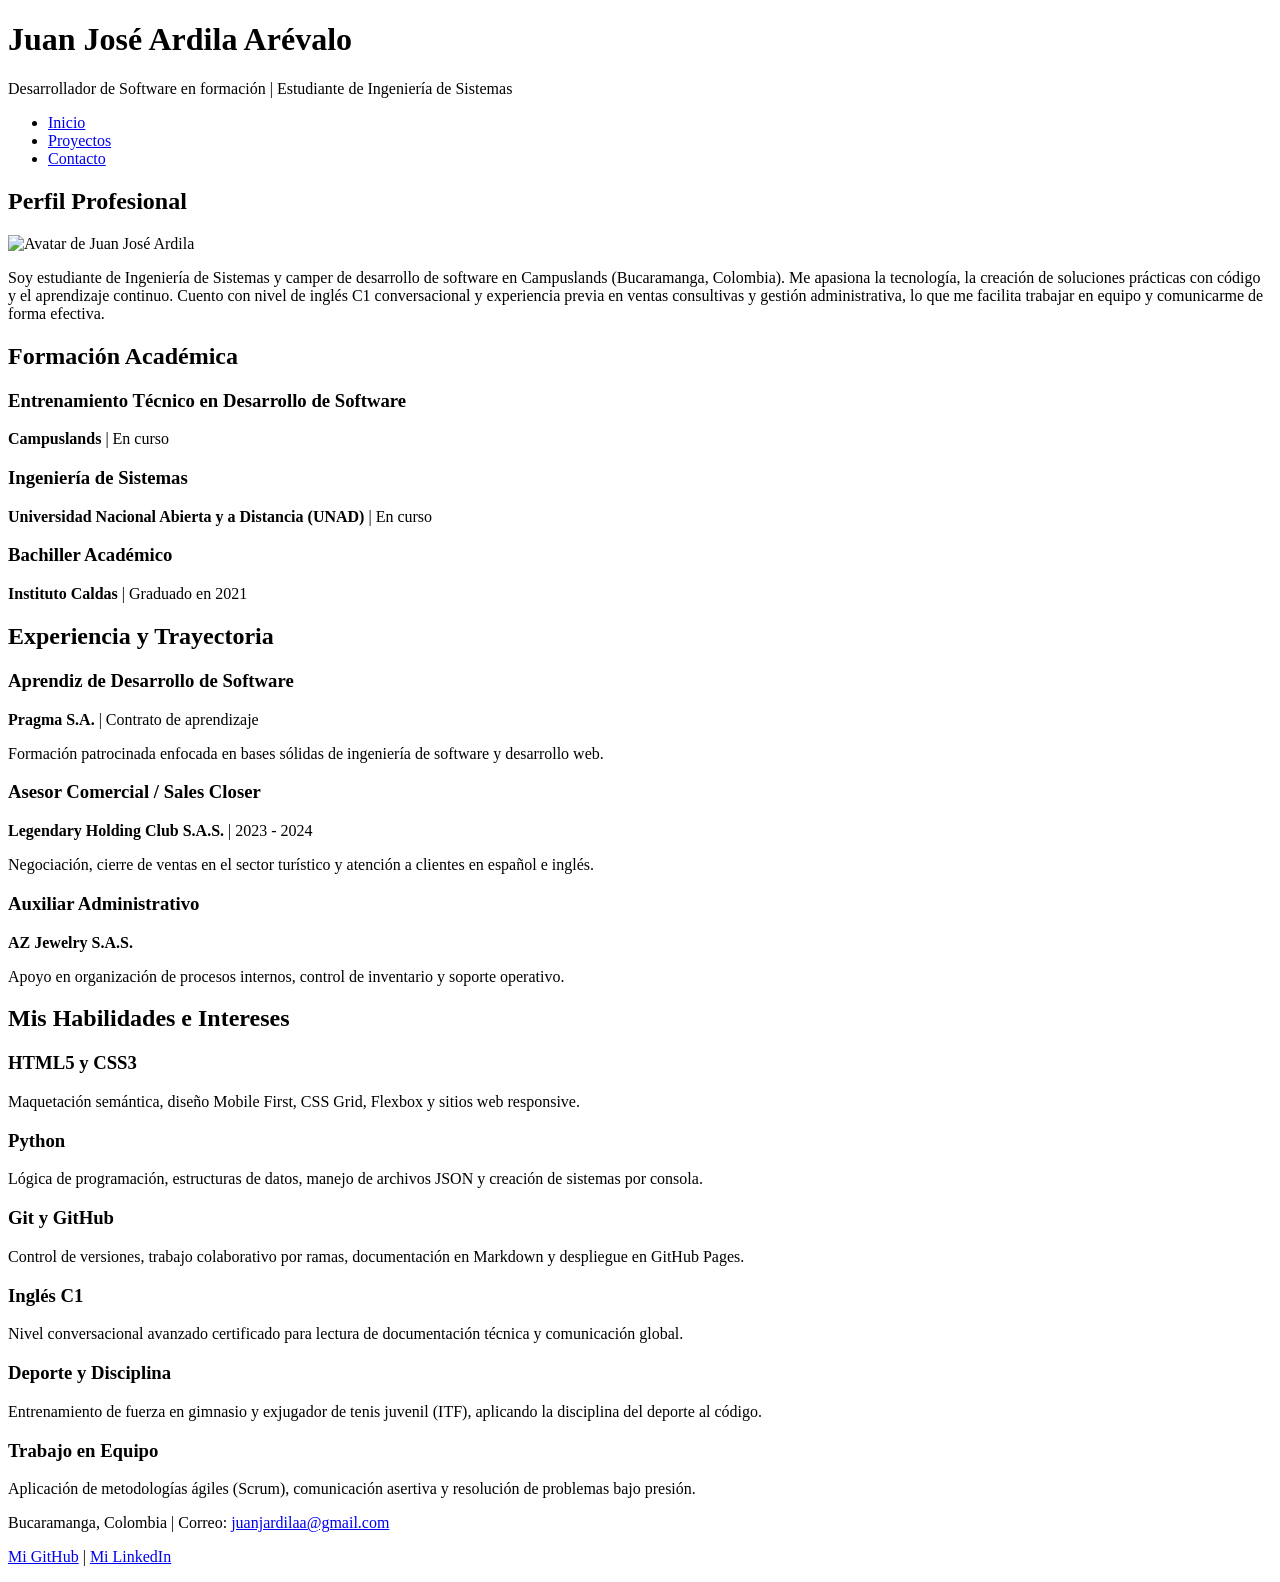
==== index.html @ 404e12d2 "feat: agregar mockups e index.html con estructura de hoja de vida" ====
<!DOCTYPE html>
<html lang="es">
<head>
    <meta charset="UTF-8">
    <!-- R1: Etiqueta viewport para diseño responsive en dispositivos reales -->
    <meta name="viewport" content="width=device-width, initial-scale=1.0">
    <title>Hoja de Vida - Juan José Ardila</title>
    <!-- R9: Enlace al único archivo CSS con ruta relativa -->
    <link rel="stylesheet" href="styles.css">
</head>
<body>

    <div class="contenedor-grid">
        <!-- Área: cabecera -->
        <header class="cabecera">
            <h1>Juan José Ardila Arévalo</h1>
            <p class="subtitulo">Desarrollador de Software en formación | Estudiante de Ingeniería de Sistemas</p>
        </header>

        <!-- Área: menu (R8 y R9: Menú igual en todas las páginas con rutas relativas) -->
        <nav class="menu">
            <ul>
                <li><a href="index.html" class="activo">Inicio</a></li>
                <li><a href="proyectos.html">Proyectos</a></li>
                <li><a href="contacto.html">Contacto</a></li>
            </ul>
        </nav>

        <!-- Área: principal -->
        <main class="principal">
            <section class="bloque perfil">
                <h2>Perfil Profesional</h2>
                <div class="perfil-contenido">
                    <!-- R7 y R9: Imagen responsive con ruta relativa y texto alternativo (alt) -->
                    <img src="img/avatar.png" alt="Avatar de Juan José Ardila" class="foto-perfil">
                    <p>
                        Soy estudiante de Ingeniería de Sistemas y camper de desarrollo de software en Campuslands (Bucaramanga, Colombia). 
                        Me apasiona la tecnología, la creación de soluciones prácticas con código y el aprendizaje continuo. 
                        Cuento con nivel de inglés C1 conversacional y experiencia previa en ventas consultivas y gestión administrativa, 
                        lo que me facilita trabajar en equipo y comunicarme de forma efectiva.
                    </p>
                </div>
            </section>

            <section class="bloque">
                <h2>Formación Académica</h2>
                <div class="item-lista">
                    <h3>Entrenamiento Técnico en Desarrollo de Software</h3>
                    <p><strong>Campuslands</strong> | En curso</p>
                </div>
                <div class="item-lista">
                    <h3>Ingeniería de Sistemas</h3>
                    <p><strong>Universidad Nacional Abierta y a Distancia (UNAD)</strong> | En curso</p>
                </div>
                <div class="item-lista">
                    <h3>Bachiller Académico</h3>
                    <p><strong>Instituto Caldas</strong> | Graduado en 2021</p>
                </div>
            </section>

            <section class="bloque">
                <h2>Experiencia y Trayectoria</h2>
                <div class="item-lista">
                    <h3>Aprendiz de Desarrollo de Software</h3>
                    <p><strong>Pragma S.A.</strong> | Contrato de aprendizaje</p>
                    <p>Formación patrocinada enfocada en bases sólidas de ingeniería de software y desarrollo web.</p>
                </div>
                <div class="item-lista">
                    <h3>Asesor Comercial / Sales Closer</h3>
                    <p><strong>Legendary Holding Club S.A.S.</strong> | 2023 - 2024</p>
                    <p>Negociación, cierre de ventas en el sector turístico y atención a clientes en español e inglés.</p>
                </div>
                <div class="item-lista">
                    <h3>Auxiliar Administrativo</h3>
                    <p><strong>AZ Jewelry S.A.S.</strong></p>
                    <p>Apoyo en organización de procesos internos, control de inventario y soporte operativo.</p>
                </div>
            </section>

            <!-- R5: Sección en tarjetas usando Grid con repeat y minmax -->
            <section class="bloque">
                <h2>Mis Habilidades e Intereses</h2>
                <div class="contenedor-tarjetas">
                    <article class="tarjeta">
                        <h3>HTML5 y CSS3</h3>
                        <p>Maquetación semántica, diseño Mobile First, CSS Grid, Flexbox y sitios web responsive.</p>
                    </article>
                    <article class="tarjeta">
                        <h3>Python</h3>
                        <p>Lógica de programación, estructuras de datos, manejo de archivos JSON y creación de sistemas por consola.</p>
                    </article>
                    <article class="tarjeta">
                        <h3>Git y GitHub</h3>
                        <p>Control de versiones, trabajo colaborativo por ramas, documentación en Markdown y despliegue en GitHub Pages.</p>
                    </article>
                    <article class="tarjeta">
                        <h3>Inglés C1</h3>
                        <p>Nivel conversacional avanzado certificado para lectura de documentación técnica y comunicación global.</p>
                    </article>
                    <article class="tarjeta">
                        <h3>Deporte y Disciplina</h3>
                        <p>Entrenamiento de fuerza en gimnasio y exjugador de tenis juvenil (ITF), aplicando la disciplina del deporte al código.</p>
                    </article>
                    <article class="tarjeta">
                        <h3>Trabajo en Equipo</h3>
                        <p>Aplicación de metodologías ágiles (Scrum), comunicación asertiva y resolución de problemas bajo presión.</p>
                    </article>
                </div>
            </section>
        </main>

        <!-- Área: pie -->
        <footer class="pie">
            <p>Bucaramanga, Colombia | Correo: <a href="mailto:juanjardilaa@gmail.com">juanjardilaa@gmail.com</a></p>
            <p>
                <!-- R10: Enlaces externos con target="_blank" -->
                <a href="https://github.com/JuanJArdilaA" target="_blank" rel="noopener noreferrer">Mi GitHub</a> |
                <a href="https://www.linkedin.com/in/juan-jose-ardila-arevalo/" target="_blank" rel="noopener noreferrer">Mi LinkedIn</a>
            </p>
        </footer>
    </div>

</body>
</html>
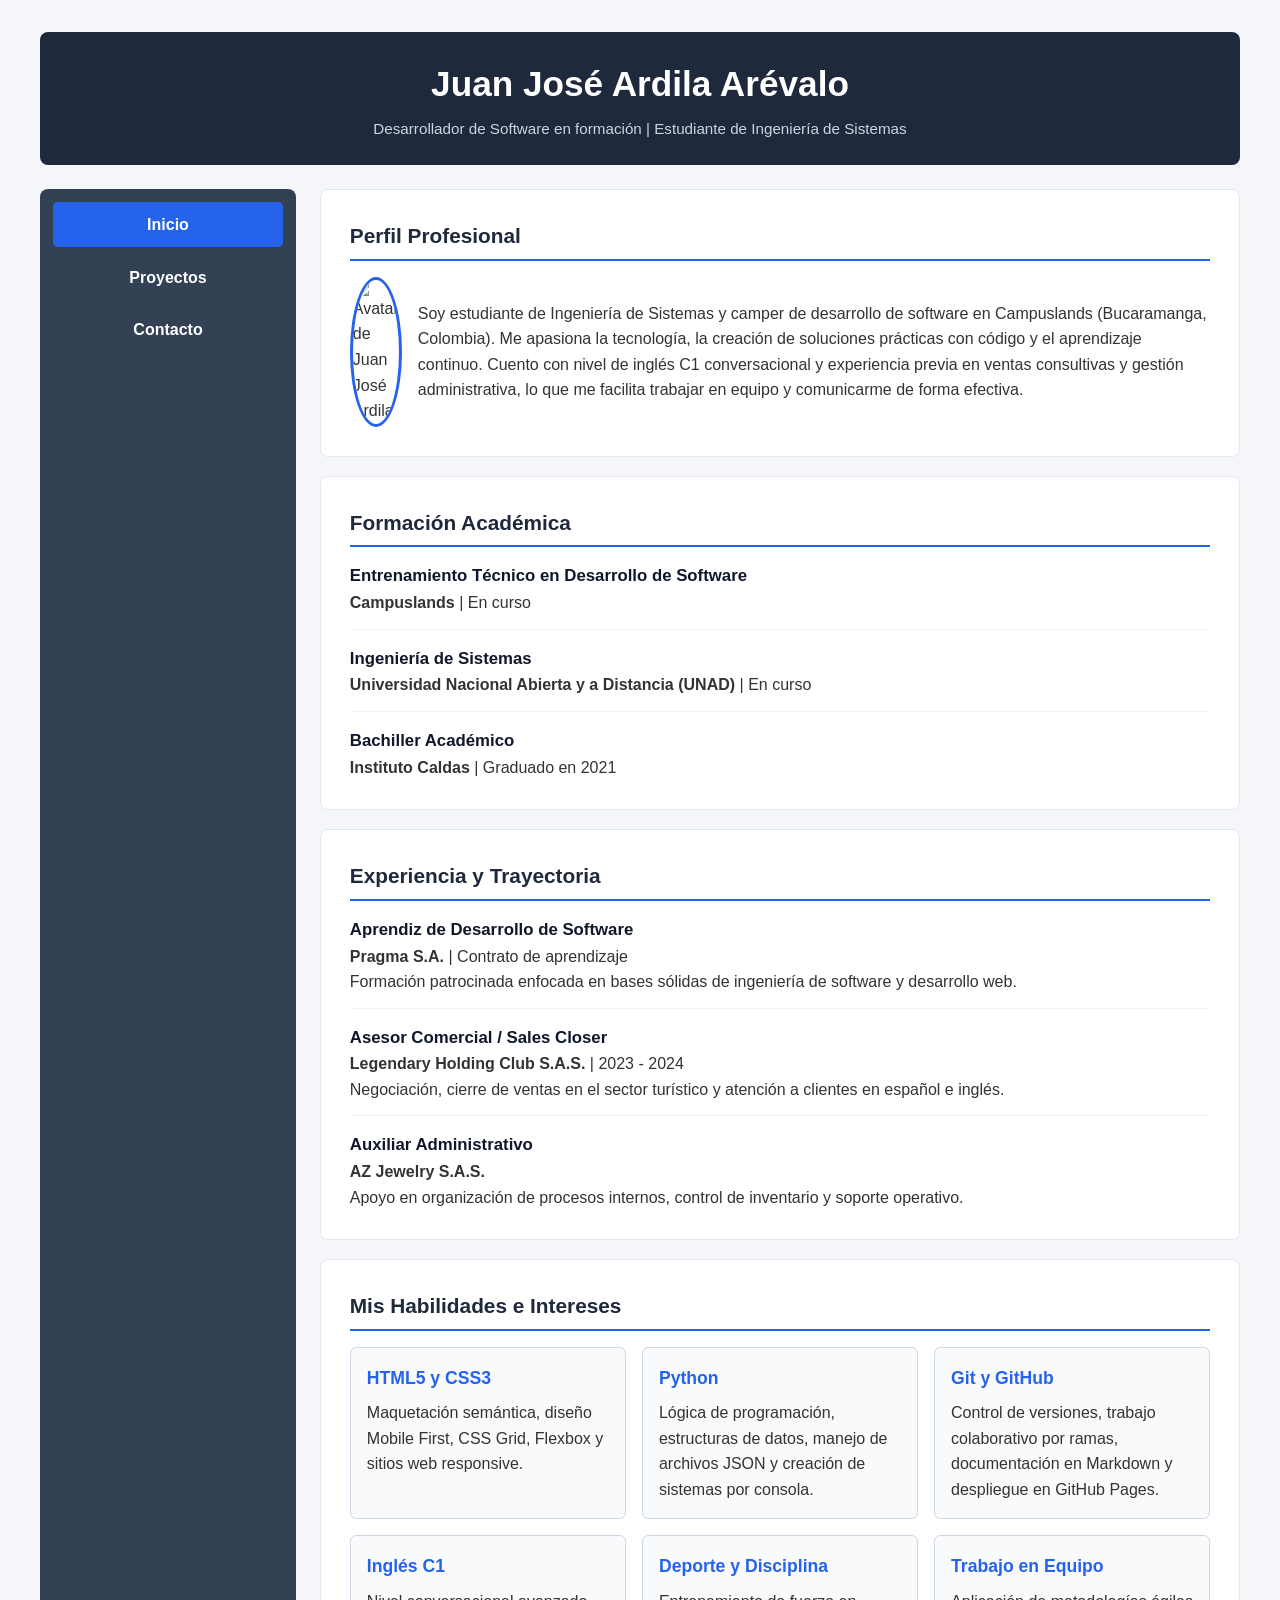
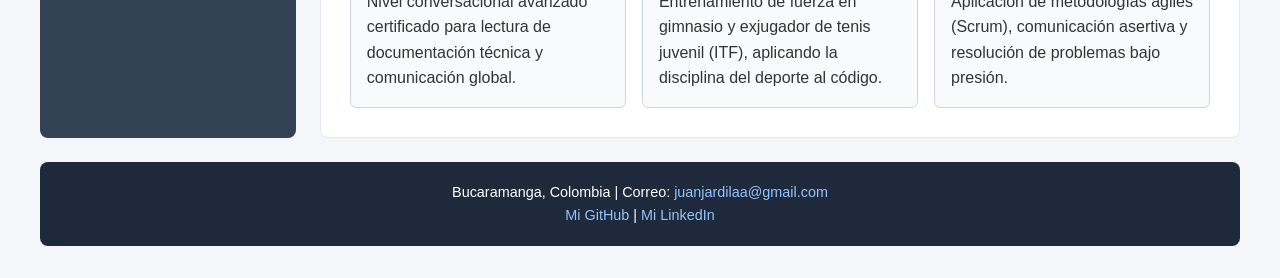
==== commit 91f487ad: "Correccion jpeg" ====
--- a/index.html
+++ b/index.html
@@ -32,7 +32,7 @@
                 <h2>Perfil Profesional</h2>
                 <div class="perfil-contenido">
                     <!-- R7 y R9: Imagen responsive con ruta relativa y texto alternativo (alt) -->
-                    <img src="img/avatar.png" alt="Avatar de Juan José Ardila" class="foto-perfil">
+                    <img src="img/avatar.jpeg" alt="Avatar de Juan José Ardila" class="foto-perfil">
                     <p>
                         Soy estudiante de Ingeniería de Sistemas y camper de desarrollo de software en Campuslands (Bucaramanga, Colombia). 
                         Me apasiona la tecnología, la creación de soluciones prácticas con código y el aprendizaje continuo. 
--- a/styles.css
+++ b/styles.css
@@ -0,0 +1,293 @@
+/* =========================================================
+   HOJA DE ESTILOS - JUAN JOSÉ ARDILA
+   Nota: R1, R8, R9, R10 y R11 se encuentran aplicados y 
+   comentados directamente en los archivos HTML.
+   ========================================================= */
+
+/* Reinicio básico de márgenes */
+* {
+    box-sizing: border-box;
+    margin: 0;
+    padding: 0;
+}
+
+/* R2: Diseño Mobile First (El CSS base está pensado para pantallas de celular) */
+body {
+    font-family: Arial, Helvetica, sans-serif;
+    line-height: 1.6;
+    background-color: #f4f6f9;
+    color: #333333;
+    padding: 0.5rem;
+}
+
+/* R6: Contenedor con ancho máximo (max-width), centrado y con unidades relativas (rem, %) */
+/* R4: Estructura principal usando grid-template-areas (En celular: 1 sola columna) */
+.contenedor-grid {
+    max-width: 75rem; /* Equivalente a 1200px aprox */
+    width: 100%;
+    margin: 0 auto;
+    display: grid;
+    grid-template-columns: 1fr;
+    grid-template-areas:
+        "cabecera"
+        "menu"
+        "principal"
+        "pie";
+    gap: 1rem;
+}
+
+/* Asignación de nombres para grid-template-areas (R4) */
+.cabecera {
+    grid-area: cabecera;
+    background-color: #1e293b;
+    color: #ffffff;
+    padding: 1.5rem;
+    text-align: center;
+    border-radius: 0.5rem;
+}
+
+.cabecera h1 {
+    font-size: 1.6rem;
+    margin-bottom: 0.3rem;
+}
+
+.subtitulo {
+    font-size: 0.95rem;
+    color: #cbd5e1;
+}
+
+/* R8: Estilos del menú de navegación igual en todas las páginas */
+.menu {
+    grid-area: menu;
+    background-color: #334155;
+    padding: 0.8rem;
+    border-radius: 0.5rem;
+}
+
+.menu ul {
+    list-style: none;
+    display: flex;
+    flex-direction: column;
+    gap: 0.5rem;
+    text-align: center;
+}
+
+.menu a {
+    display: block;
+    color: #ffffff;
+    text-decoration: none;
+    padding: 0.6rem;
+    border-radius: 0.3rem;
+    font-weight: bold;
+}
+
+.menu a:hover,
+.menu a.activo {
+    background-color: #2563eb;
+}
+
+/* Área de contenido principal */
+.principal {
+    grid-area: principal;
+    display: flex;
+    flex-direction: column;
+    gap: 1.2rem;
+}
+
+.bloque {
+    background-color: #ffffff;
+    padding: 1.2rem;
+    border-radius: 0.5rem;
+    border: 1px solid #e2e8f0;
+}
+
+.bloque h2 {
+    color: #1e293b;
+    border-bottom: 2px solid #2563eb;
+    padding-bottom: 0.4rem;
+    margin-bottom: 1rem;
+    font-size: 1.3rem;
+}
+
+/* Sección de perfil */
+.perfil-contenido {
+    display: flex;
+    flex-direction: column;
+    align-items: center;
+    gap: 1rem;
+}
+
+/* R7: Las imágenes no se desbordan en el celular (max-width: 100%) */
+img {
+    max-width: 100%;
+    height: auto;
+    display: block;
+}
+
+.foto-perfil {
+    width: 8rem;
+    border-radius: 50%;
+    border: 3px solid #2563eb;
+}
+
+.img-proyecto {
+    border-radius: 0.3rem;
+    margin-bottom: 0.8rem;
+    border: 1px solid #cbd5e1;
+}
+
+.item-lista {
+    margin-bottom: 1rem;
+    padding-bottom: 0.8rem;
+    border-bottom: 1px solid #f1f5f9;
+}
+
+.item-lista:last-child {
+    margin-bottom: 0;
+    padding-bottom: 0;
+    border-bottom: none;
+}
+
+.item-lista h3 {
+    font-size: 1.05rem;
+    color: #0f172a;
+}
+
+/* R5: Sección en tarjetas con repeat(auto-fit, minmax(...)) */
+.contenedor-tarjetas {
+    display: grid;
+    grid-template-columns: repeat(auto-fit, minmax(14rem, 1fr));
+    gap: 1rem;
+    margin-top: 0.8rem;
+}
+
+.tarjeta {
+    background-color: #f8fafc;
+    border: 1px solid #cbd5e1;
+    border-radius: 0.4rem;
+    padding: 1rem;
+}
+
+.tarjeta h3 {
+    color: #2563eb;
+    margin-bottom: 0.5rem;
+    font-size: 1.1rem;
+}
+
+.boton-link {
+    display: inline-block;
+    margin-top: 0.6rem;
+    background-color: #2563eb;
+    color: #ffffff;
+    padding: 0.4rem 0.8rem;
+    border-radius: 0.3rem;
+    text-decoration: none;
+    font-size: 0.9rem;
+}
+
+.boton-link:hover {
+    background-color: #1d4ed8;
+}
+
+/* Estilos sencillos para el formulario de contacto */
+.formulario {
+    display: flex;
+    flex-direction: column;
+    gap: 0.8rem;
+}
+
+.campo {
+    display: flex;
+    flex-direction: column;
+    gap: 0.3rem;
+}
+
+.campo input,
+.campo textarea {
+    width: 100%;
+    padding: 0.6rem;
+    border: 1px solid #cbd5e1;
+    border-radius: 0.3rem;
+    font-family: inherit;
+}
+
+.boton-enviar {
+    background-color: #1e293b;
+    color: #ffffff;
+    border: none;
+    padding: 0.7rem 1.2rem;
+    border-radius: 0.3rem;
+    cursor: pointer;
+    font-weight: bold;
+}
+
+.boton-enviar:hover {
+    background-color: #2563eb;
+}
+
+/* Área: pie de página */
+.pie {
+    grid-area: pie;
+    background-color: #1e293b;
+    color: #ffffff;
+    text-align: center;
+    padding: 1.2rem;
+    border-radius: 0.5rem;
+    font-size: 0.9rem;
+}
+
+.pie a {
+    color: #93c5fd;
+    text-decoration: none;
+}
+
+.pie a:hover {
+    text-decoration: underline;
+}
+
+/* =========================================================
+   R2 y R3: MEDIA QUERIES AL FINAL (De menor a mayor)
+   Al menos 2 breakpoints visibles: 600px y 1024px
+   ========================================================= */
+
+/* R3 - Primer Breakpoint: Desde 600px (Tablets y pantallas medianas) */
+@media (min-width: 600px) {
+    body {
+        padding: 1rem;
+    }
+
+    /* R4: El diseño cambia de 1 columna a 2 columnas (menú a la izquierda) */
+    .contenedor-grid {
+        grid-template-columns: 12rem 1fr;
+        grid-template-areas:
+            "cabecera cabecera"
+            "menu     principal"
+            "pie      pie";
+    }
+
+    .perfil-contenido {
+        flex-direction: row;
+        text-align: left;
+    }
+}
+
+/* R3 - Segundo Breakpoint: Desde 1024px (Computadores de escritorio) */
+@media (min-width: 1024px) {
+    body {
+        padding: 2rem;
+    }
+
+    /* R4: El menú lateral se amplía y el espacio general crece */
+    .contenedor-grid {
+        grid-template-columns: 16rem 1fr;
+        gap: 1.5rem;
+    }
+
+    .cabecera h1 {
+        font-size: 2.2rem;
+    }
+
+    .bloque {
+        padding: 1.8rem;
+    }
+}
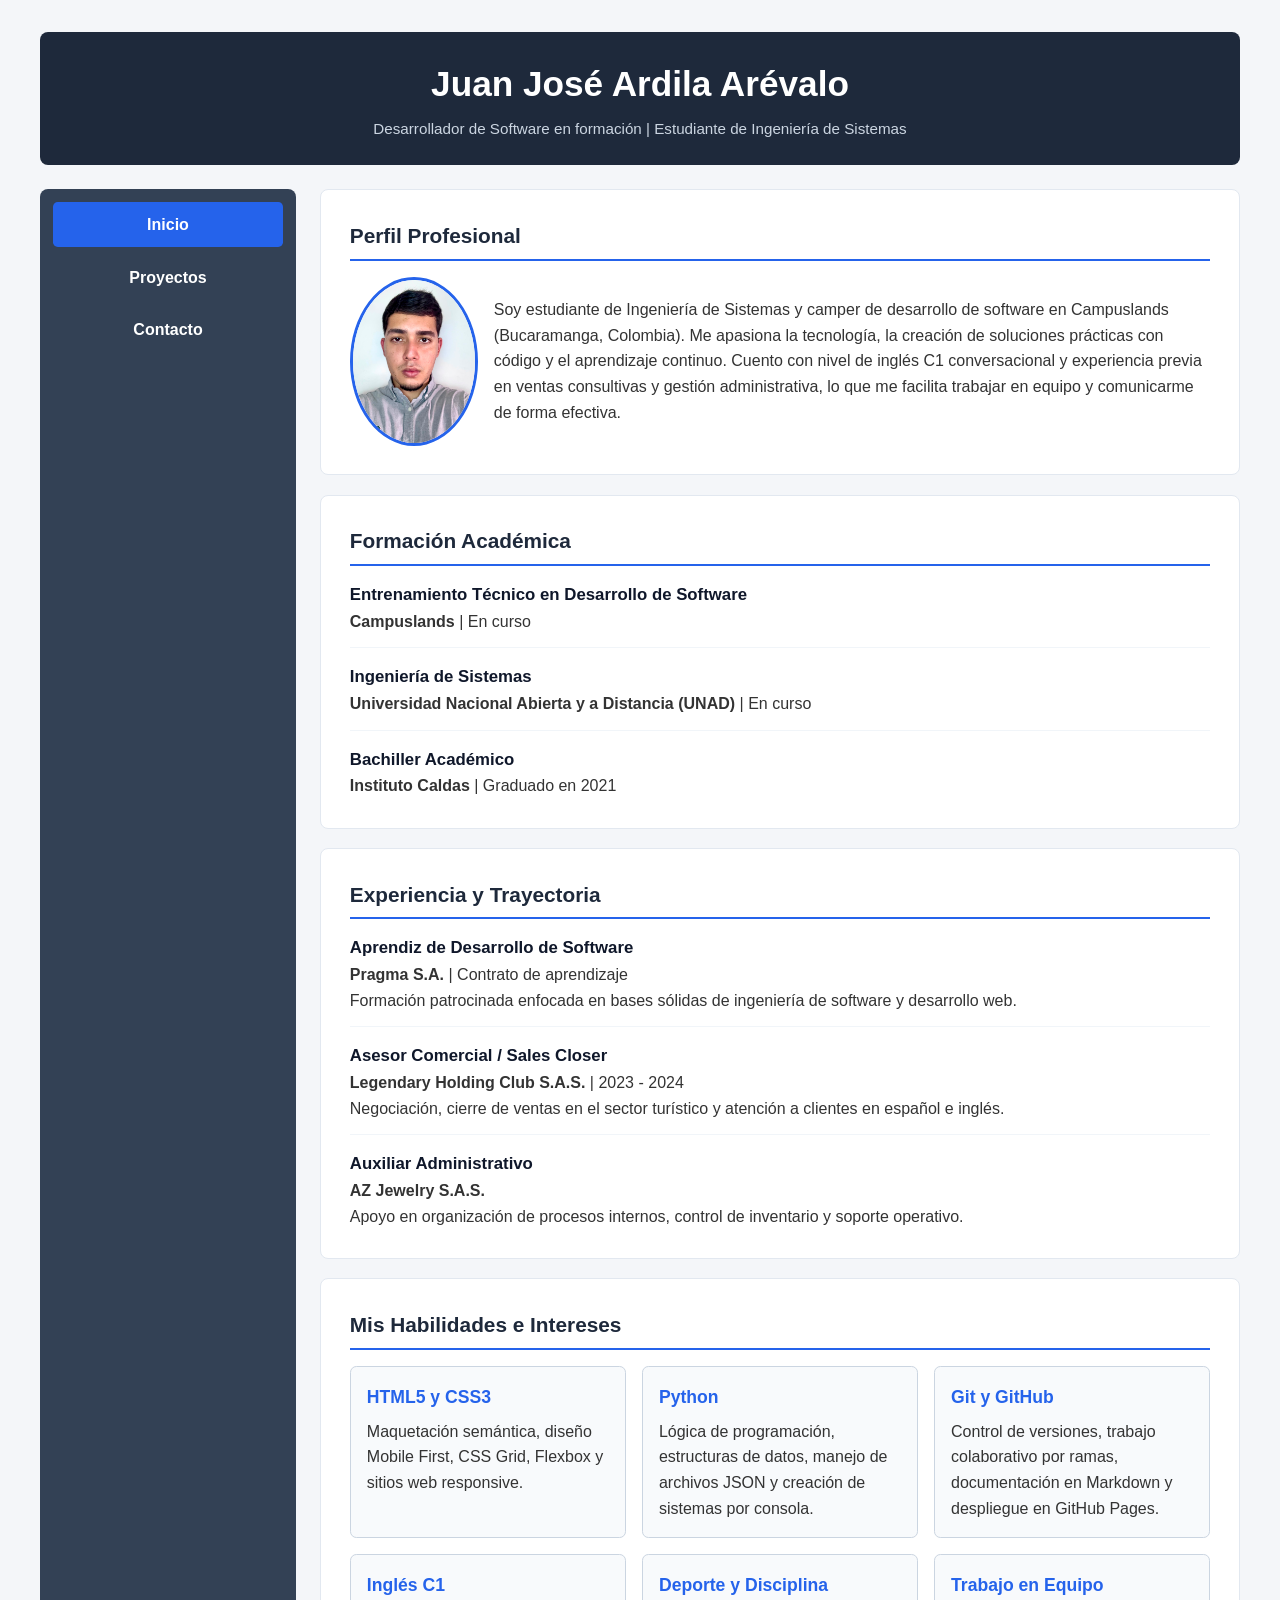
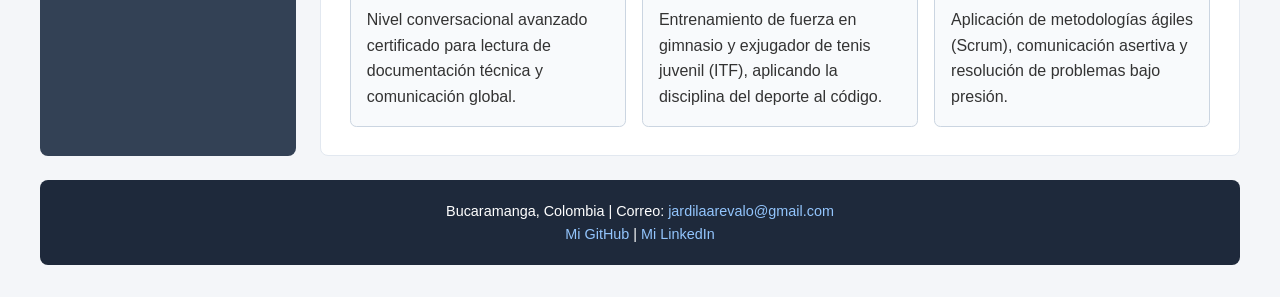
==== commit f36ff70f: "Correccion pies de pagina" ====
--- a/index.html
+++ b/index.html
@@ -111,11 +111,11 @@
 
         <!-- Área: pie -->
         <footer class="pie">
-            <p>Bucaramanga, Colombia | Correo: <a href="mailto:juanjardilaa@gmail.com">juanjardilaa@gmail.com</a></p>
+            <p>Bucaramanga, Colombia | Correo: <a href="mailto:jardilaarevalo@gmail.com">jardilaarevalo@gmail.com</a></p>
             <p>
                 <!-- R10: Enlaces externos con target="_blank" -->
                 <a href="https://github.com/JuanJArdilaA" target="_blank" rel="noopener noreferrer">Mi GitHub</a> |
-                <a href="https://www.linkedin.com/in/juan-jose-ardila-arevalo/" target="_blank" rel="noopener noreferrer">Mi LinkedIn</a>
+                <a href="https://www.linkedin.com/in/juanjoseardilaarevalo/" target="_blank" rel="noopener noreferrer">Mi LinkedIn</a>
             </p>
         </footer>
     </div>
